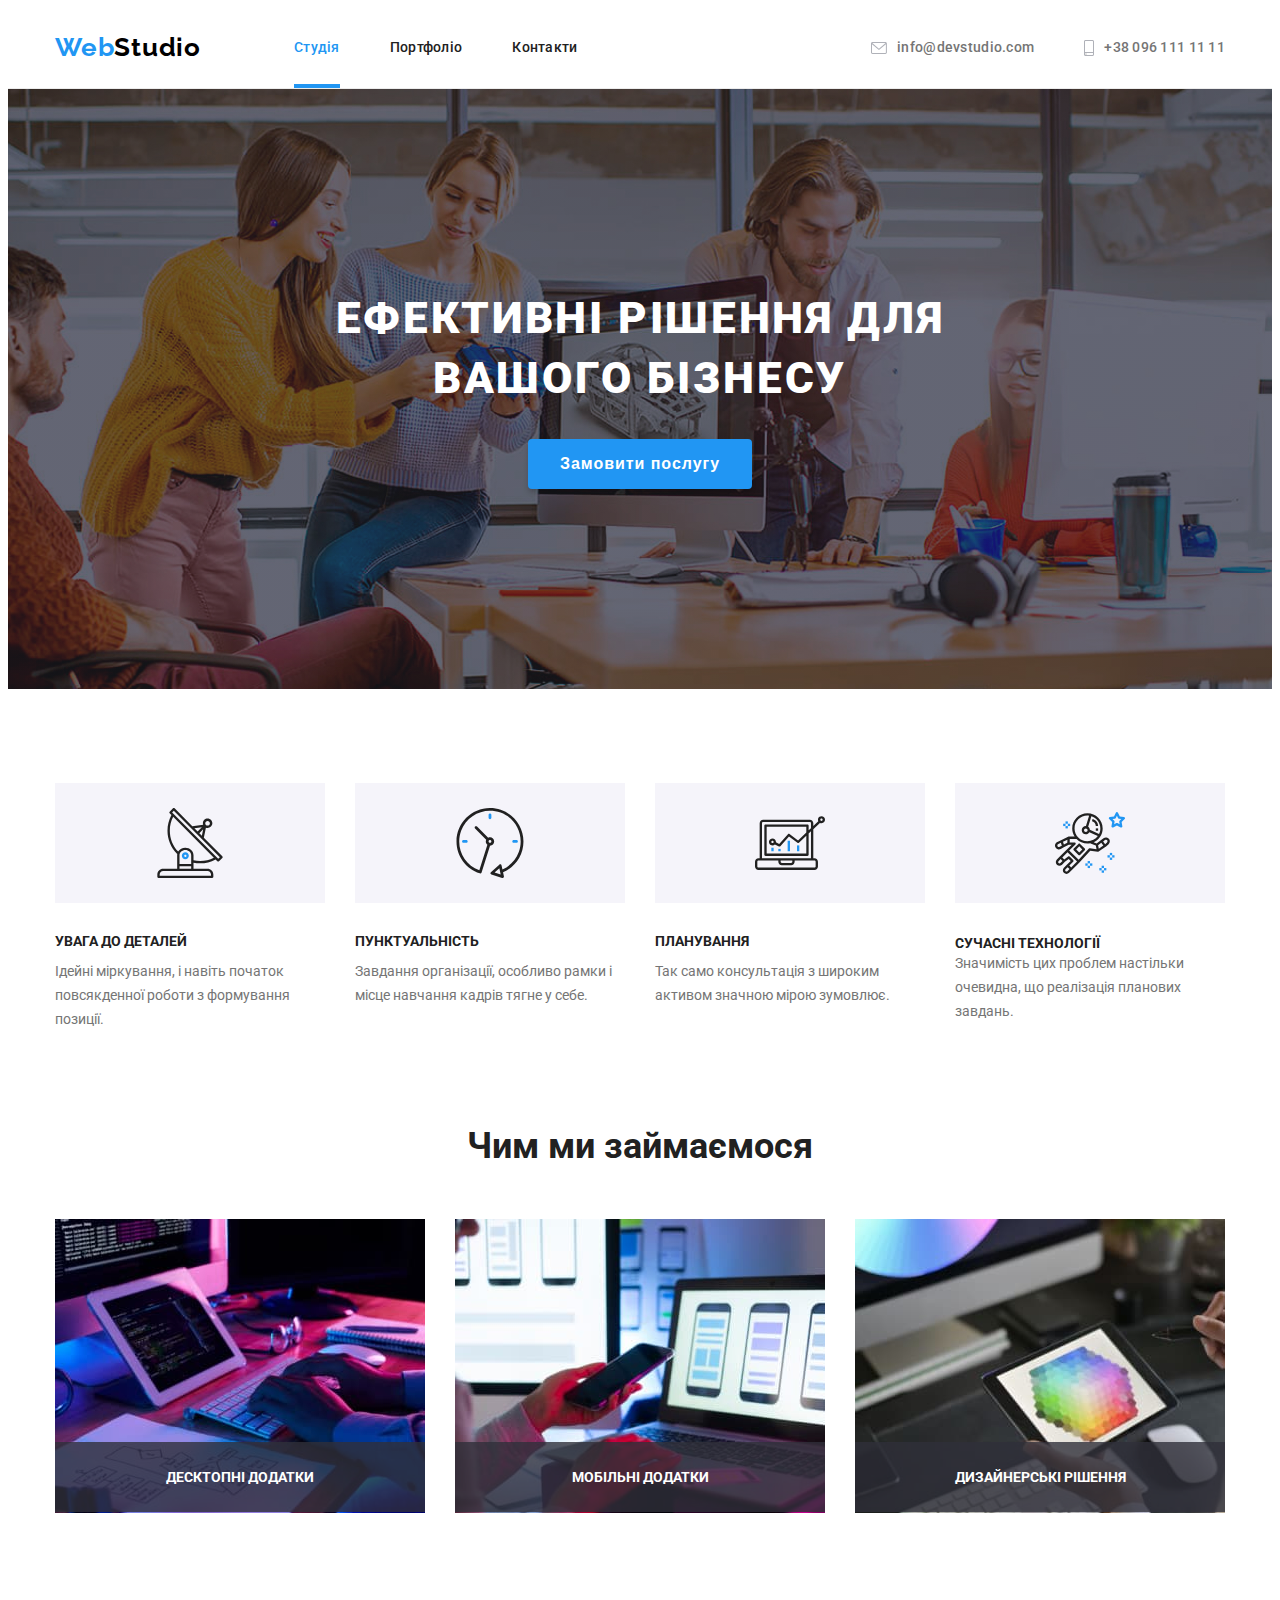
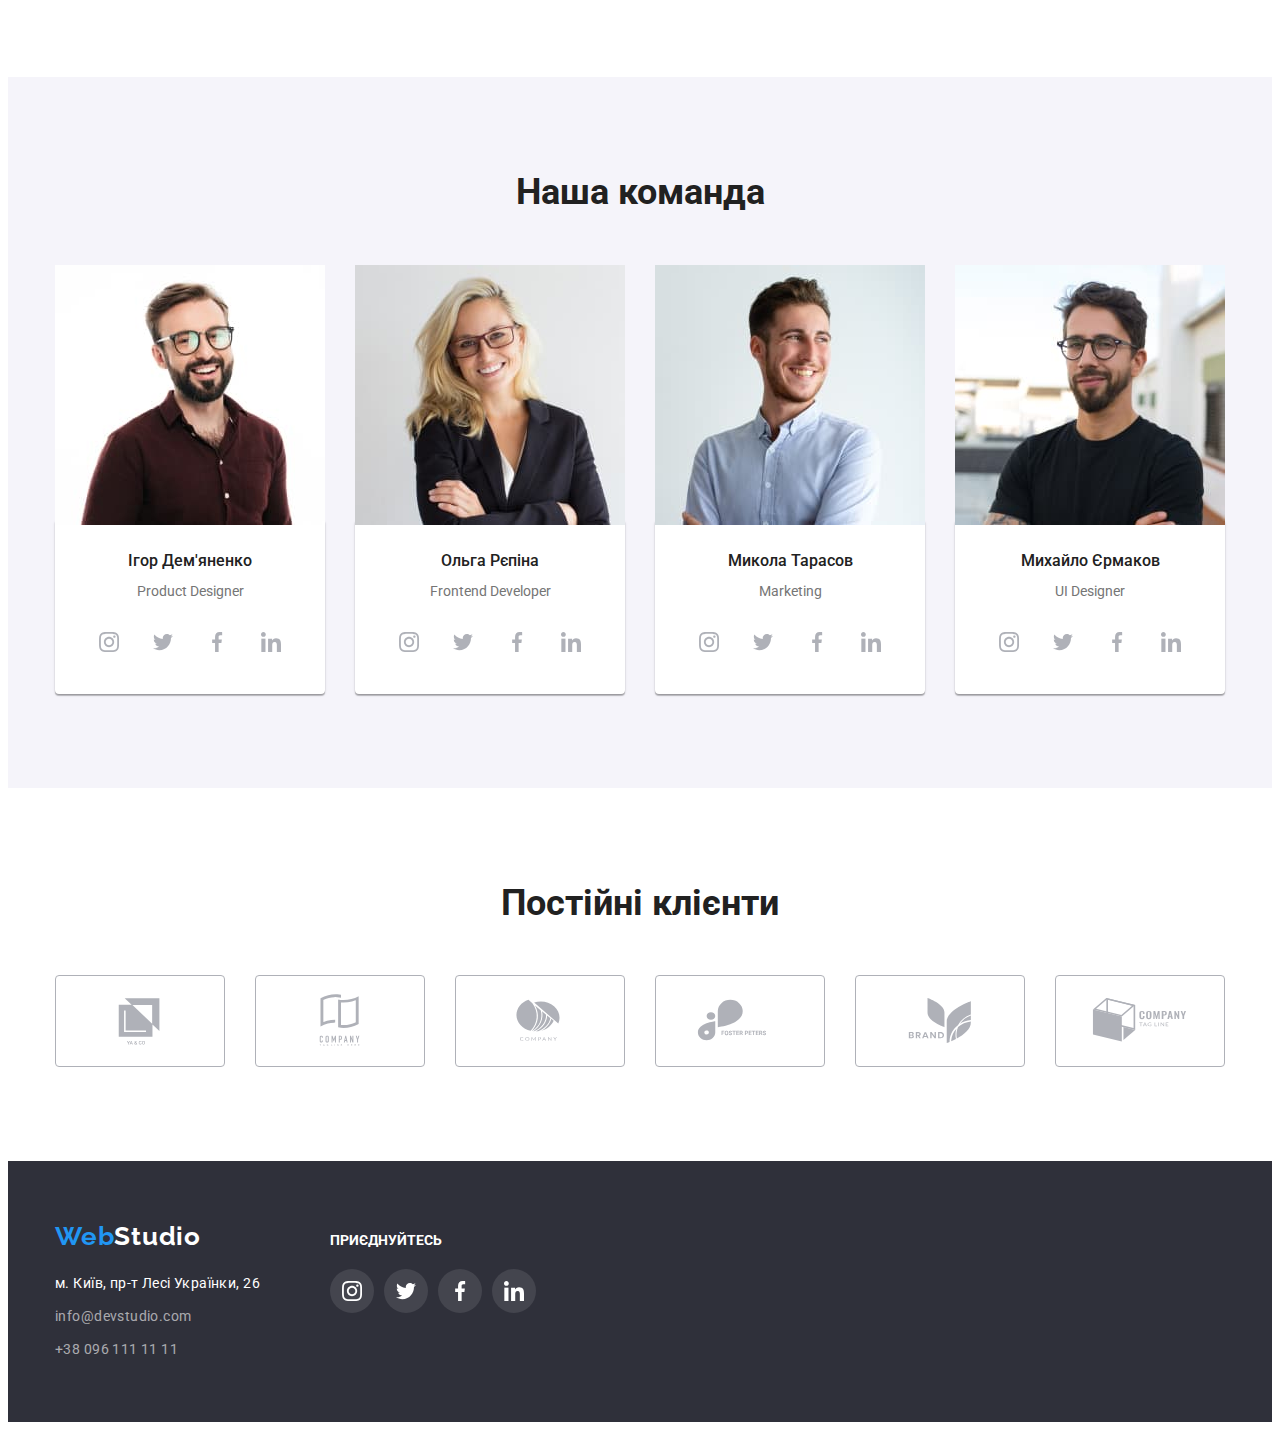
==== index.html @ 61e780c1 "start HW" ====
<!DOCTYPE html>
<html lang="uk">
  <head>
    <meta charset="UTF-8" />
    <meta http-equiv="X-UA-Compatible" content="IE=edge" />
    <meta name="viewport" content="width=device-width, initial-scale=1.0" />
    <title>My first site</title>
    <!-- fonts -->
    <link rel="preconnect" href="https://fonts.googleapis.com" />
    <link rel="preconnect" href="https://fonts.gstatic.com" crossorigin />
    <link
      href="https://fonts.googleapis.com/css2?family=Raleway:wght@700&family=Roboto:wght@400;500;700;900&display=swap"
      rel="stylesheet"
    />
    <!-- styles -->
    <link
      rel="stylesheet"
      href="https://cdnjs.cloudflare.com/ajax/libs/modern-normalize/1.1.0/modern-normalize.min.css"
      integrity="sha512-wpPYUAdjBVSE4KJnH1VR1HeZfpl1ub8YT/NKx4PuQ5NmX2tKuGu6U/JRp5y+Y8XG2tV+wKQpNHVUX03MfMFn9Q=="
      crossorigin="anonymous"
      referrerpolicy="no-referrer"
    />
    <link rel="stylesheet" href="./css/style.css" />
  </head>
  <body>
    <header class="header">
      <div class="container">
        <div class="header-container">
          <nav class="navigation">
            <a href="./index.html" class="link logo">Web<span>Studio</span></a>
            <ul class="list header-navigation-list">
              <li>
                <a class="link navigation-link current-page" href="./index.html"
                  >Студія</a
                >
              </li>
              <li>
                <a class="link navigation-link" href="./portfolio.html"
                  >Портфоліо</a
                >
              </li>
              <li><a class="link navigation-link" href="">Контакти</a></li>
            </ul>
          </nav>
          <ul class="header-address list">
            <li class="header-address-item">
              <a
                class="link header-link-address"
                href="mailto:info@devstudio.com"
              >
                <svg width="16px" height="12px" class="header-icons">
                  <use href="./images/icons.svg#icon-mail"></use>
                </svg>
                info@devstudio.com
              </a>
            </li>
            <li class="header-address-item">
              <a class="link header-link-address" href="tel:+380961111111">
                <svg width="10px" height="16px" class="header-icons">
                  <use href="./images/icons.svg#icon-smartphone"></use>
                </svg>
                +38 096 111 11 11</a
              >
            </li>
          </ul>
        </div>
      </div>
    </header>

    <main>
      <section class="hero-section">
        <div class="hero-transparent">
          <div class="container">
            <h1 class="hero-title">Ефективні рішення для вашого бізнесу</h1>
            <button type="button" class="main-button" data-modal-open>Замовити послугу</button>
          </div>
        </div>
      </section>
      <section class="talant-section">
        <div class="container">
          <h2 class="visually-hidden">Наші таланти</h2>
          <ul class="list talant-list">
            <li class="talant-item">
              <div class="talant-svg">
                <svg width="70" height="70" class="">
                  <use href="./images/icons.svg#icon-antenna"></use>
                </svg>
              </div>
              <h3 class="subtitle">Увага до деталей</h3>
              <p class="desc">
                Ідейні міркування, і навіть початок повсякденної роботи з
                формування позиції.
              </p>
            </li>
            <li class="talant-item">
              <div class="talant-svg">
                <svg width="70" height="70" class="">
                  <use href="./images/icons.svg#icon-clock"></use>
                </svg>
              </div>
              <h3 class="subtitle">Пунктуальність</h3>
              <p class="desc">
                Завдання організації, особливо рамки і місце навчання кадрів
                тягне у себе.
              </p>
            </li>
            <li class="talant-item">
              <div class="talant-svg">
                <svg width="70" height="70" class="">
                  <use href="./images/icons.svg#icon-diagram"></use>
                </svg>
              </div>
              <h3 class="subtitle">Планування</h3>
              <p class="desc">
                Так само консультація з широким активом значною мірою зумовлює.
              </p>
            </li>
            <li class="talant-item">
              <div class="talant-svg">
                <svg width="70" height="70" class="">
                  <use href="./images/icons.svg#icon-astronaut"></use>
                </svg>
              </div>
              <h class="subtitle">Сучасні технології</h>
              <p class="desc">
                Значимість цих проблем настільки очевидна, що реалізація
                планових завдань.
              </p>
            </li>
          </ul>
        </div>
      </section>
      <section class="work-section">
        <div class="container">
          <h2 class="title">Чим ми займаємося</h2>
          <ul class="work-list list">
            <li class="work-item">
              <img
                src="./images/work1.jpg"
                alt="Процесс работы 1"
                width="370"
              />
              <p class="work-text">Десктопні додатки</p>
            </li>
            <li class="work-item">
              <img
                src="./images/work2.jpg"
                alt="Процесс работы 2"
                width="370"
              />
              <p class="work-text">Мобільні додатки</p>
            </li>
            <li class="work-item">
              <img
                src="./images/work3.jpg"
                alt="Процесс работы 3"
                width="370"
              />
              <p class="work-text">Дизайнерські рішення</p>
            </li>
          </ul>
        </div>
      </section>
      <section class="team-section">
        <div class="container">
          <h2 class="title">Наша команда</h2>
          <ul class="list team-list">
            <li class="team-item">
              <img
                src="./images/igor-demyanenko.jpg"
                alt="Ігор Дем'яненко"
                width="270"
              />
              <div class="team-person">
                <h3 class="subtitle">Ігор Дем'яненко</h3>
                <p class="desc">Product Designer</p>
                <ul class="team-social-list list">
                  <li class="team-social-item">
                    <a class="team-social-link" href=""
                      ><svg width="20" height="20" class="team-social-svg">
                        <use href="./images/icons.svg#icon-instagram"></use>
                      </svg>
                    </a>
                  </li>
                  <li class="team-social-item">
                    <a class="team-social-link" href="">
                      <svg width="20" height="20" class="team-social-svg">
                        <use href="./images/icons.svg#icon-twitter"></use>
                      </svg>
                    </a>
                  </li>
                  <li class="team-social-item">
                    <a class="team-social-link" href="">
                      <svg width="20" height="20" class="team-social-svg">
                        <use href="./images/icons.svg#icon-facebook"></use>
                      </svg>
                    </a>
                  </li>
                  <li class="team-social-item">
                    <a class="team-social-link" href="">
                      <svg width="20" height="20" class="team-social-svg">
                        <use href="./images/icons.svg#icon-linkedin"></use>
                      </svg>
                    </a>
                  </li>
                </ul>
              </div>
            </li>
            <li class="team-item">
              <img
                src="./images/olga-repina.jpg"
                alt="Ольга Рєпіна"
                width="270"
              />
              <div class="team-person">
                <h3 class="subtitle">Ольга Рєпіна</h3>
                <p class="desc">Frontend Developer</p>
                <ul class="team-social-list list">
                  <li class="team-social-item">
                    <a class="team-social-link" href=""
                      ><svg width="20" height="20" class="team-social-svg">
                        <use href="./images/icons.svg#icon-instagram"></use>
                      </svg>
                    </a>
                  </li>
                  <li class="team-social-item">
                    <a class="team-social-link" href="">
                      <svg width="20" height="20" class="team-social-svg">
                        <use href="./images/icons.svg#icon-twitter"></use>
                      </svg>
                    </a>
                  </li>
                  <li class="team-social-item">
                    <a class="team-social-link" href="">
                      <svg width="20" height="20" class="team-social-svg">
                        <use href="./images/icons.svg#icon-facebook"></use>
                      </svg>
                    </a>
                  </li>
                  <li class="team-social-item">
                    <a class="team-social-link" href="">
                      <svg width="20" height="20" class="team-social-svg">
                        <use href="./images/icons.svg#icon-linkedin"></use>
                      </svg>
                    </a>
                  </li>
                </ul>
              </div>
            </li>
            <li class="team-item">
              <img
                src="./images/mykola-tarasov.jpg"
                alt="Микола Тарасов"
                width="270"
              />
              <div class="team-person">
                <h3 class="subtitle">Микола Тарасов</h3>
                <p class="desc">Marketing</p>
                <ul class="team-social-list list">
                  <li class="team-social-item">
                    <a class="team-social-link" href=""
                      ><svg width="20" height="20" class="team-social-svg">
                        <use href="./images/icons.svg#icon-instagram"></use>
                      </svg>
                    </a>
                  </li>
                  <li class="team-social-item">
                    <a class="team-social-link" href="">
                      <svg width="20" height="20" class="team-social-svg">
                        <use href="./images/icons.svg#icon-twitter"></use>
                      </svg>
                    </a>
                  </li>
                  <li class="team-social-item">
                    <a class="team-social-link" href="">
                      <svg width="20" height="20" class="team-social-svg">
                        <use href="./images/icons.svg#icon-facebook"></use>
                      </svg>
                    </a>
                  </li>
                  <li class="team-social-item">
                    <a class="team-social-link" href="">
                      <svg width="20" height="20" class="team-social-svg">
                        <use href="./images/icons.svg#icon-linkedin"></use>
                      </svg>
                    </a>
                  </li>
                </ul>
              </div>
            </li>
            <li class="team-item">
              <img
                src="./images/mykhaylo-yermakov.jpg"
                alt="Михайло Єрмаков"
                width="270"
              />
              <div class="team-person">
                <h3 class="subtitle">Михайло Єрмаков</h3>
                <p class="desc">UI Designer</p>
                <ul class="team-social-list list">
                  <li class="team-social-item">
                    <a class="team-social-link" href=""
                      ><svg width="20" height="20" class="team-social-svg">
                        <use href="./images/icons.svg#icon-instagram"></use>
                      </svg>
                    </a>
                  </li>
                  <li class="team-social-item">
                    <a class="team-social-link" href="">
                      <svg width="20" height="20" class="team-social-svg">
                        <use href="./images/icons.svg#icon-twitter"></use>
                      </svg>
                    </a>
                  </li>
                  <li class="team-social-item">
                    <a class="team-social-link" href="">
                      <svg width="20" height="20" class="team-social-svg">
                        <use href="./images/icons.svg#icon-facebook"></use>
                      </svg>
                    </a>
                  </li>
                  <li class="team-social-item">
                    <a class="team-social-link" href="">
                      <svg width="20" height="20" class="team-social-svg">
                        <use href="./images/icons.svg#icon-linkedin"></use>
                      </svg>
                    </a>
                  </li>
                </ul>
              </div>
            </li>
          </ul>
        </div>
      </section>
      <section class="client-section">
        <div class="container">
          <h2 class="title">Постійні клієнти</h2>
          <ul class="list client-list">
            <li class="client-list-item">
              <a class="client-list-link" href=""
                ><svg width="106" height="60" class="client-list-svg">
                  <use href="./images/icons.svg#icon-logo-company1"></use>
                </svg>
              </a>
            </li>
            <li class="client-list-item">
              <a class="client-list-link" href=""
                ><svg width="106" height="60" class="client-list-svg">
                  <use href="./images/icons.svg#icon-logo-company2"></use>
                </svg>
              </a>
            </li>
            <li class="client-list-item">
              <a class="client-list-link" href=""
                ><svg width="106" height="60" class="client-list-svg">
                  <use href="./images/icons.svg#icon-logo-company3"></use>
                </svg>
              </a>
            </li>
            <li class="client-list-item">
              <a class="client-list-link" href=""
                ><svg width="106" height="60" class="client-list-svg">
                  <use href="./images/icons.svg#icon-logo-company4"></use>
                </svg>
              </a>
            </li>
            <li class="client-list-item">
              <a class="client-list-link" href=""
                ><svg width="106" height="60" class="client-list-svg">
                  <use href="./images/icons.svg#icon-logo-company5"></use>
                </svg>
              </a>
            </li>
            <li class="client-list-item">
              <a class="client-list-link" href=""
                ><svg width="106" height="60" class="client-list-svg">
                  <use href="./images/icons.svg#icon-logo-company6"></use>
                </svg>
              </a>
            </li>
          </ul>
        </div>
      </section>
    </main>

    <footer class="footer">
      <div class="container">
        <div class="footer-container">
          <div>
          <a href="./index.html" class="link footer-logo"
          >Web<span>Studio</span></a
          >
          <address>
          <ul class="list footer-list-address">
            <li class="footer-link-address">
              <a
                href="https://goo.gl/maps/hhmb5HZiCFxnfWHcA"
                class="link footer-link"
                target="_blank"
                >м. Київ, пр-т Лесі Українки, 26</a
              >
            </li>
            <li class="footer-link-address">
              <a href="mailto:info@devstudio.com" class="link"
                >info@devstudio.com</a
              >
            </li>
            <li class="footer-link-address">
              <a href="tel:+380961111111" class="link">+38 096 111 11 11</a>
            </li>
          </ul>
         </address>
          </div>
          <div class="footer-social">
            <p class="footer-social-title">Приєднуйтесь</p>
            <ul class="footer-social-list list">
              <li class="footer-social-item">
                <a class="footer-social-link" href="">
                  <svg width="20" height="20" class="team-social-svg">
                    <use href="./images/icons.svg#icon-instagram"></use>
                 </svg>
                </a>
             </li>
              <li class="footer-social-item">
               <a class="footer-social-link" href="">
                 <svg width="20" height="20" class="footer-social-svg">
                    <use href="./images/icons.svg#icon-twitter"></use>
                  </svg>
               </a>
              </li>
              <li class="footer-social-item">
               <a class="footer-social-link" href="">
                  <svg width="20" height="20" class="footer-social-svg">
                   <use href="./images/icons.svg#icon-facebook"></use>
                  </svg>
               </a>
             </li>
             <li class="footer-social-item">
               <a class="footer-social-link" href="">
                 <svg width="20" height="20" class="footer-social-svg">
                   <use href="./images/icons.svg#icon-linkedin"></use>
                 </svg>
               </a>
              </li>
             </ul>
        </div>
      </div>
    </footer>

    <div class="backdrop is-hidden" data-modal>
      <div class="modal">
        <button type="button" class="close-button" data-modal-close>
          <svg width='11' height='11' class=''>
            <use href='./images/icons.svg#icon-close-button'></use>
          </svg>
        </button>
      </div>
    </div>
    <script src="./modal.js"></script>
  </body>
</html>
---- css/style.css ----
:root {
  /* color */
  --accent-blue: #2196f3;
  --accent-btn-blue: #188ce8;
  --black: #000;
  --white: #fff;
  --white-transparent: rgba(255, 255, 255, 0.6);
  --color-footer: #2f303a;
  --color-title: #212121;
  --color-desc: #757575;
  --color-header-adress: #757575;
  --bg-color-main: #2f303a;
  --bg-color-secondary: #f5f4fa;
  --bg-footer-social: rgba(255, 255, 255, 0.1);
  --bg-accent-blue-transparent90: rgba(33, 150, 243, 0.9);
  --color-border: #eeeeee;
  --header-border: #ececec;
  --hero-section-transparent: rgba(47, 48, 58, 0.4);
  /* svg color */
  --svg-color: #afb1b8;
  /* margin */
  --portfolio-list-margin: 30px;
}

* {
  box-sizing: border-box;
}

body {
  font-family: "Roboto", sans-serif;
  font-size: 16px;
  line-height: 1.2;
}

h1,
h2,
h3,
h4,
h5,
h6,
p {
  margin-top: 0px;
}

img {
  display: block;
  max-width: 100%;
  height: auto;
}

.container {
  width: 1200px;
  margin: 0 auto;
  padding: 0 15px;
}

.list {
  list-style: none;
  margin: 0px;
  padding: 0px;
}

.link {
  text-decoration: none;
  color: inherit;
  font-style: normal;
}

/* Header */

.header {
  border-bottom: 1px solid var(--header-border);
}

.header-container {
  display: flex;
  align-items: center;
  justify-content: space-between;
}

.navigation {
  letter-spacing: 0.02em;
  display: flex;
  align-items: center;
}

.logo {
  font-family: "Raleway", sans-serif;
  font-style: normal;
  font-weight: 700;
  font-size: 26px;
  letter-spacing: 0.03em;
  color: var(--accent-blue);
  margin-right: 93px;
}

.logo > span {
  color: var(--black);
}

.logo {
  padding: 24px 0 25px;
}

.header-navigation-list {
  display: flex;
  margin-right: auto;
}

.navigation-link {
  padding: 32px 0;
  color: var(--color-title);
  font-weight: 500;
  font-size: 14px;
  line-height: 1.14;
  letter-spacing: 0.02em;
  display: block;
  transition: color 250ms cubic-bezier(0.4, 0, 0.2, 1);
}

.navigation-link:hover,
.navigation-link:focus {
  color: var(--accent-blue);
}

.navigation-link.current-page {
  position: relative;
}

.navigation-link.current-page::after {
  position: absolute;
  bottom: 0;
  left: 0;
  width: 100%;
  height: 4px;
  background-color: var(--accent-blue);
  content: "";
}

.header-navigation-list > li:not(:last-child) {
  margin-right: 50px;
}

.header-address {
  display: flex;
}

.header-address-item {
  display: flex;
  align-items: center;
  justify-content: center;
}

.header-link-address {
  padding: 32px 0;
  color: var(--color-header-adress);
  font-weight: 500;
  font-size: 14px;
  line-height: 1.14;
  letter-spacing: 0.02em;
  display: flex;
  align-items: center;
  gap: 10px;
  fill: var(--svg-color);
  transition: color 250ms cubic-bezier(0.4, 0, 0.2, 1),
    fill 250ms cubic-bezier(0.4, 0, 0.2, 1);
}

.header-link-address:hover,
.header-link-address:focus {
  color: var(--accent-blue);
  fill: var(--accent-blue);
}

.header-address li:not(:last-child) {
  margin-right: 50px;
}

.current-page {
  padding: 32px 0;
  color: var(--accent-blue);
  font-weight: 500;
  font-size: 14px;
  line-height: 1.14;
  letter-spacing: 0.02em;
}

/* Main */

.hero-section {
  background-color: var(--bg-color-main);
  color: var(--white);
}

.hero-transparent {
  padding: 200px 0;
  max-width: 1600px;
  height: 600px;
  background-image: linear-gradient(
      rgba(47, 48, 58, 0.4),
      rgba(47, 48, 58, 0.4)
    ),
    url(../images/hero-section-img.jpg);
  background-repeat: no-repeat;
  background-position: center;
  background-size: cover;
  margin: 0 auto;
}

.hero-title {
  font-weight: 900;
  font-size: 44px;
  line-height: 1.36;
  text-align: center;
  letter-spacing: 0.06em;
  text-transform: uppercase;
  width: 100%;
  max-width: 696px;
  margin: 0 auto 30px;
}

.main-button {
  background-color: var(--accent-blue);
  color: var(--white);
  font-size: 16px;
  font-weight: 700;
  line-height: 1.87;
  letter-spacing: 0.06em;
  text-align: center;
  cursor: pointer;
  display: block;
  margin: 0 auto;
  padding: 10px 32px;
  box-shadow: 0px 4px 4px rgba(0, 0, 0, 0.15);
  border: 0;
  border-radius: 4px;
  transition: background-color 250ms cubic-bezier(0.4, 0, 0.2, 1);
}

.main-button:hover,
.main-button:focus {
  background-color: var(--accent-btn-blue);
}

.title {
  color: var(--color-title);
  font-weight: 700;
  font-size: 36px;
  text-align: center;
  margin-bottom: 50px;
}

.subtitle {
  margin-bottom: 10px;
  color: var(--color-title);
}

.desc {
  color: var(--color-desc);
  font-size: 14px;
  line-height: 1.7;
  margin-bottom: 0px;
}

.talant-section {
  padding: 94px 0;
}

.talant-list {
  display: flex;
}

.talant-item {
  width: 100%;
  max-width: 270px;
}

.talant-item:not(:last-child) {
  margin-right: 30px;
}

.talant-svg {
  height: 120px;
  width: 100%;
  background-color: var(--bg-color-secondary);
  margin-bottom: 30px;
  display: flex;
  align-items: center;
  justify-content: center;
}

.talant-svg:nth-child(1) {
  background-image: url(../images/antenna\ 1.svg);
}

.talant-svg:nth-child(2) {
  background-image: url(../images/clock\ 1.svg);
}

.talant-svg:nth-child(3) {
  background-image: url(../images/diagram\ 1.svg);
}

.talant-svg:nth-child(4) {
  background-image: url(../images/astronaut\ 1.svg);
}

.talant-section .subtitle {
  text-transform: uppercase;
  font-weight: 700;
  font-size: 14px;

  text-transform: uppercase;
}

.work-section {
  padding-bottom: 94px;
}

.work-item:not(:last-child) {
  margin-right: 30px;
}

.work-list {
  display: flex;
}

.team-section {
  background-color: var(--bg-color-secondary);
  padding: 94px 0;
}

.team-list {
  display: flex;
}

.team-item:not(:last-child) {
  margin-right: 30px;
}

.work-text {
  text-transform: uppercase;
  font-weight: 700;
  font-size: 14px;
  text-align: center;
  color: var(--white);
  position: relative;
  transform: translateY(-71px);
  padding: 27px 0;
  margin: 0;
  background: rgba(47, 48, 58, 0.8);
}

.team-section .subtitle {
  font-weight: 500;
  font-size: 16px;
  text-align: center;
}

.team-section .desc {
  text-align: center;
}

.team-person {
  background-color: var(--white);
  width: 270px;
  margin-top: -4px;
  padding: 30px 0;
  box-shadow: 0px 1px 3px rgba(0, 0, 0, 0.12), 0px 1px 1px rgba(0, 0, 0, 0.14),
    0px 2px 1px rgba(0, 0, 0, 0.2);
  border-radius: 0px 0px 4px 4px;
}

.team-person > .desc {
  margin-bottom: 16px;
}

.visually-hidden {
  position: absolute;
  white-space: nowrap;
  width: 1px;
  height: 1px;
  overflow: hidden;
  border: 0;
  padding: 0;
  clip: rect(0 0 0 0);
  clip-path: inset(50%);
  margin: -1px;
}

.team-social-list {
  display: flex;
  align-items: center;
  justify-content: center;
  gap: 10px;
}

.team-social-item {
  width: 44px;
  height: 44px;
  align-items: center;
}

.team-social-link {
  display: flex;
  align-items: center;
  justify-content: center;
  width: 100%;
  height: 100%;
  fill: var(--svg-color);
  color: var(--white);
  border-radius: 50%;
  transition: background-color 250ms cubic-bezier(0.4, 0, 0.2, 1),
    fill 250ms cubic-bezier(0.4, 0, 0.2, 1);
}

.team-social-link:hover,
.team-social-link:focus {
  background-color: var(--accent-blue);
  fill: currentColor;
}

.team-social-svg {
}

.team-social-list:hover {
}

/* Clents */

.client-section {
  padding: 94px 0;
}

.client-list {
  display: flex;
}

.client-list-item {
  width: 170px;
  height: 92px;
}

.client-list-item:not(:last-child) {
  margin-right: 30px;
}

.client-list-link {
  border: 1px solid currentColor;
  border-radius: 4px;
  width: 100%;
  height: 100%;
  fill: currentColor;
  color: var(--svg-color);
  display: flex;
  align-items: center;
  justify-content: center;
  transition: color 250ms cubic-bezier(0.4, 0, 0.2, 1);
}

.client-list-link:hover,
.client-list-link:focus {
  color: var(--accent-blue);
}

.client-list-svg {
}

/* Footer */

.footer {
  background-color: var(--bg-color-main);
  padding: 60px 0;
}

.footer-container {
  display: flex;
  align-items: baseline;
}

.footer-logo {
  font-family: "Raleway", sans-serif;
  font-style: normal;
  font-weight: 700;
  font-size: 26px;
  letter-spacing: 0.03em;
  color: var(--accent-blue);
}

.footer-logo > span {
  color: var(--white);
}

.footer-link {
  color: var(--white);
  font-size: 14px;
  line-height: 1.71;
  letter-spacing: 0.03em;
  transition: color 250ms cubic-bezier(0.4, 0, 0.2, 1);
}

.footer-link:hover,
.footer-link:focus {
  color: var(--accent-blue);
}

.footer-link-address {
  color: var(--white-transparent);
  font-size: 14px;
  line-height: 1.71;
  letter-spacing: 0.03em;
  transition: color 250ms cubic-bezier(0.4, 0, 0.2, 1);
}

.footer-link-address:first-child {
  margin-top: 20px;
}

.footer-link-address:not(:last-child) {
  margin-bottom: 9px;
}

.footer-link-address:hover,
.footer-link-address:focus {
  color: var(--accent-blue);
}

.footer-list-address {
}

.footer-social {
  margin-left: 70px;
}

.footer-social-title {
}

.footer-social-title {
  font-size: 14px;
  font-weight: 700;
  text-transform: uppercase;
  color: var(--white);
  margin-bottom: 20px;
}

.footer-social-list {
  display: flex;
}

.footer-social-item:not(:last-child) {
  margin-right: 10px;
}

.footer-social-item {
}

.footer-social-link {
  display: flex;
  flex-wrap: wrap;
  align-content: center;
  justify-content: center;
  width: 44px;
  height: 44px;
  background-color: var(--bg-footer-social);
  border-radius: 50%;
  fill: var(--white);
  transition: background-color 250ms cubic-bezier(0.4, 0, 0.2, 1);
}

.footer-social-link:hover,
.footer-social-link:focus {
  background-color: var(--accent-blue);
}

.footer-social-svg {
}

.backdrop {
  position: fixed;
  top: 0;
  left: 0;
  width: 100%;
  height: 100%;
  background-color: rgba(0, 0, 0, 0.2);
  transition: opacity 250ms, visibility 250ms;
}

.modal {
  position: absolute;
  top: 50%;
  left: 50%;
  transform: translate(-50%, -50%);
  width: 100%;
  max-width: 528px;
  height: 100%;
  max-height: 581px;
  background-color: var(--white);
}

.close-button {
  position: absolute;
  top: 8px;
  right: 8px;
  width: 30px;
  height: 30px;
  border-radius: 50%;
  cursor: pointer;
  border: 1px solid rgba(0, 0, 0, 0.1);
  display: flex;
  justify-content: center;
  align-items: center;
  fill: var(--black);
  transition: fill 250ms cubic-bezier(0.4, 0, 0.2, 1);
  background-color: transparent;
}

.close-button:hover,
.close-button:focus {
  fill: var(--accent-blue);
}

.is-hidden {
  opacity: 0;
  visibility: hidden;
  pointer-events: none;
}
/* Portfolio Main */

.portfolio-section {
  padding: 94px 0;
}

.portfolio-list-btn {
  display: flex;
  justify-content: center;
  margin-bottom: 50px;
}

.portfolio-list-btn > li:not(:last-child) {
  margin-right: 8px;
}

.portfolio-list-example {
  position: relative;
  overflow: hidden;
}

.portfolio-list-hidden {
  font-size: 18px;
  line-height: 1.5;
  position: absolute;
  top: 0;
  left: 0;
  width: 100%;
  height: 100%;
  opacity: 0;
  transform: translateY(100%);
  padding: 63px 24px;
  background-color: var(--bg-accent-blue-transparent90);
  color: var(--white);
  transition: transform 250ms cubic-bezier(0.4, 0, 0.2, 1),
    opacity 250ms cubic-bezier(0.4, 0, 0.2, 1);
}

.portfolio-list-link:hover .portfolio-list-hidden {
  opacity: 1;
  transform: translateY(0%);
}

.portfolio-list-link:focus .portfolio-list-hidden {
  opacity: 1;
  transform: translateY(0%);
}

.portfolio-button {
  background-color: var(--bg-color-secondary);
  color: var(--color-title);
  font-family: inherit;
  font-weight: 500;
  font-size: 16px;
  line-height: 1.62;
  letter-spacing: 0.03em;
  text-align: center;
  cursor: pointer;
  border: 0;
  border-radius: 4px;
  padding: 6px 22px;
  transition: background-color 250ms cubic-bezier(0.4, 0, 0.2, 1),
    color 250ms cubic-bezier(0.4, 0, 0.2, 1),
    box-shadow 250ms cubic-bezier(0.4, 0, 0.2, 1);
}

.portfolio-button:hover,
.portfolio-button:focus {
  background-color: var(--accent-blue);
  color: var(--white);
  box-shadow: 0px 3px 1px rgba(0, 0, 0, 0.1), 0px 1px 2px rgba(0, 0, 0, 0.08),
    0px 2px 2px rgba(0, 0, 0, 0.12);
  border-radius: 4px;
}

.portfolio-section .subtitle {
  font-weight: 700;
  font-size: 18px;
  line-height: 2;
  letter-spacing: 0.06em;
}

.portfolio-section .desc {
  line-height: 1.87;
  letter-spacing: 0.03em;
}

.portfolio-list {
  display: flex;
  flex-wrap: wrap;
  margin-right: calc(-1 * var(--portfolio-list-margin));
  margin-bottom: calc(-1 * var(--portfolio-list-margin));
}

.portfolio-list-item {
  margin-right: var(--portfolio-list-margin);
  margin-bottom: var(--portfolio-list-margin);
  flex-basis: calc(100% / 3 - 30px);
}

.portfolio-list-link {
  display: block;
  transition: box-shadow 250ms cubic-bezier(0.4, 0, 0.2, 1);
}

.portfolio-list-link:hover,
.portfolio-list-link:focus {
  box-shadow: 0px 1px 1px rgba(0, 0, 0, 0.12), 0px 4px 4px rgba(0, 0, 0, 0.06),
    1px 4px 6px rgba(0, 0, 0, 0.16);
}

.portfolio-list-desc {
  border: 1px solid var(--color-border);
  border-top: 0;
  padding: 20px 24px;
}
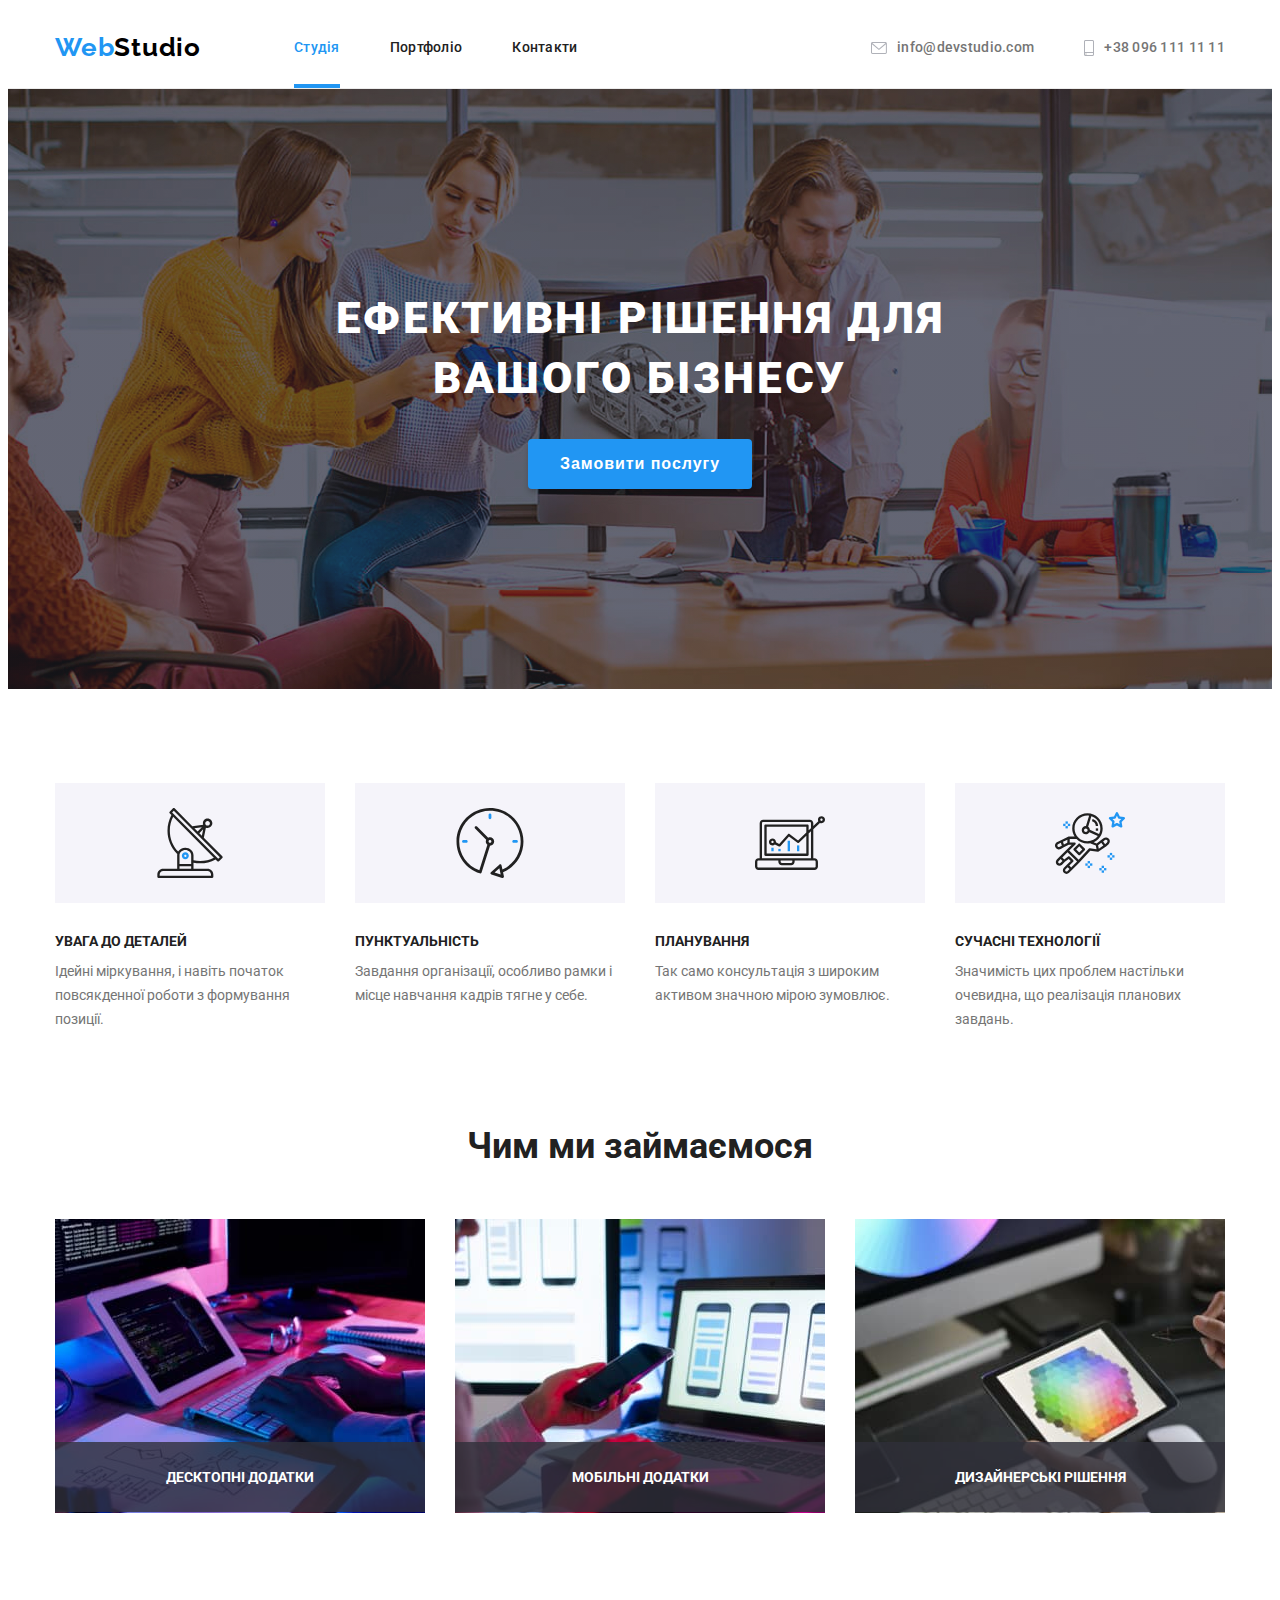
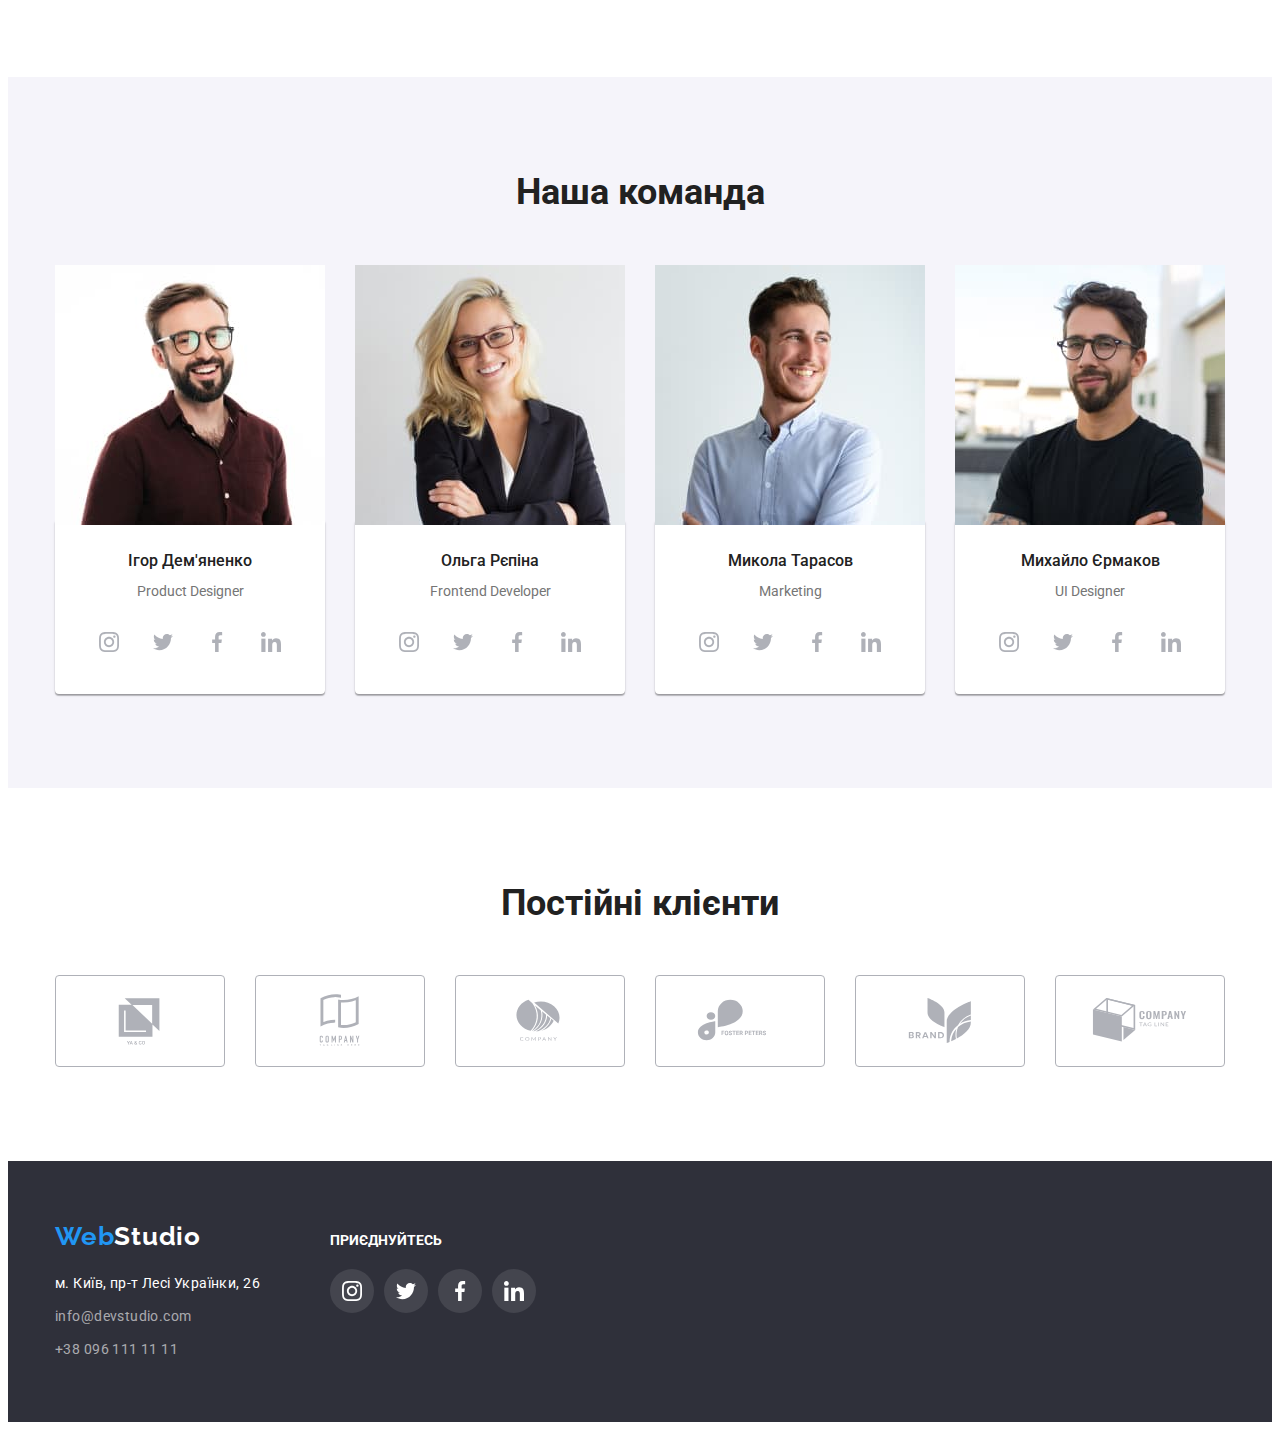
==== commit 94346605: "Update index.html" ====
--- a/index.html
+++ b/index.html
@@ -72,7 +72,9 @@
         <div class="hero-transparent">
           <div class="container">
             <h1 class="hero-title">Ефективні рішення для вашого бізнесу</h1>
-            <button type="button" class="main-button" data-modal-open>Замовити послугу</button>
+            <button type="button" class="main-button" data-modal-open>
+              Замовити послугу
+            </button>
           </div>
         </div>
       </section>
@@ -121,7 +123,7 @@
                   <use href="./images/icons.svg#icon-astronaut"></use>
                 </svg>
               </div>
-              <h class="subtitle">Сучасні технології</h>
+              <h3 class="subtitle">Сучасні технології</h3>
               <p class="desc">
                 Значимість цих проблем настільки очевидна, що реалізація
                 планових завдань.
@@ -387,29 +389,29 @@
       <div class="container">
         <div class="footer-container">
           <div>
-          <a href="./index.html" class="link footer-logo"
-          >Web<span>Studio</span></a
-          >
-          <address>
-          <ul class="list footer-list-address">
-            <li class="footer-link-address">
-              <a
-                href="https://goo.gl/maps/hhmb5HZiCFxnfWHcA"
-                class="link footer-link"
-                target="_blank"
-                >м. Київ, пр-т Лесі Українки, 26</a
-              >
-            </li>
-            <li class="footer-link-address">
-              <a href="mailto:info@devstudio.com" class="link"
-                >info@devstudio.com</a
-              >
-            </li>
-            <li class="footer-link-address">
-              <a href="tel:+380961111111" class="link">+38 096 111 11 11</a>
-            </li>
-          </ul>
-         </address>
+            <a href="./index.html" class="link footer-logo"
+              >Web<span>Studio</span></a
+            >
+            <address>
+              <ul class="list footer-list-address">
+                <li class="footer-link-address">
+                  <a
+                    href="https://goo.gl/maps/hhmb5HZiCFxnfWHcA"
+                    class="link footer-link"
+                    target="_blank"
+                    >м. Київ, пр-т Лесі Українки, 26</a
+                  >
+                </li>
+                <li class="footer-link-address">
+                  <a href="mailto:info@devstudio.com" class="link"
+                    >info@devstudio.com</a
+                  >
+                </li>
+                <li class="footer-link-address">
+                  <a href="tel:+380961111111" class="link">+38 096 111 11 11</a>
+                </li>
+              </ul>
+            </address>
           </div>
           <div class="footer-social">
             <p class="footer-social-title">Приєднуйтесь</p>
@@ -418,40 +420,40 @@
                 <a class="footer-social-link" href="">
                   <svg width="20" height="20" class="team-social-svg">
                     <use href="./images/icons.svg#icon-instagram"></use>
-                 </svg>
+                  </svg>
                 </a>
-             </li>
+              </li>
               <li class="footer-social-item">
-               <a class="footer-social-link" href="">
-                 <svg width="20" height="20" class="footer-social-svg">
+                <a class="footer-social-link" href="">
+                  <svg width="20" height="20" class="footer-social-svg">
                     <use href="./images/icons.svg#icon-twitter"></use>
                   </svg>
-               </a>
+                </a>
               </li>
               <li class="footer-social-item">
-               <a class="footer-social-link" href="">
+                <a class="footer-social-link" href="">
                   <svg width="20" height="20" class="footer-social-svg">
-                   <use href="./images/icons.svg#icon-facebook"></use>
+                    <use href="./images/icons.svg#icon-facebook"></use>
                   </svg>
-               </a>
-             </li>
-             <li class="footer-social-item">
-               <a class="footer-social-link" href="">
-                 <svg width="20" height="20" class="footer-social-svg">
-                   <use href="./images/icons.svg#icon-linkedin"></use>
-                 </svg>
-               </a>
-              </li>
-             </ul>
+                </a>
+              </li>
+              <li class="footer-social-item">
+                <a class="footer-social-link" href="">
+                  <svg width="20" height="20" class="footer-social-svg">
+                    <use href="./images/icons.svg#icon-linkedin"></use>
+                  </svg>
+                </a>
+              </li>
+            </ul>
+          </div>
         </div>
       </div>
     </footer>
-
     <div class="backdrop is-hidden" data-modal>
       <div class="modal">
         <button type="button" class="close-button" data-modal-close>
-          <svg width='11' height='11' class=''>
-            <use href='./images/icons.svg#icon-close-button'></use>
+          <svg width="11" height="11" class="">
+            <use href="./images/icons.svg#icon-close-button"></use>
           </svg>
         </button>
       </div>
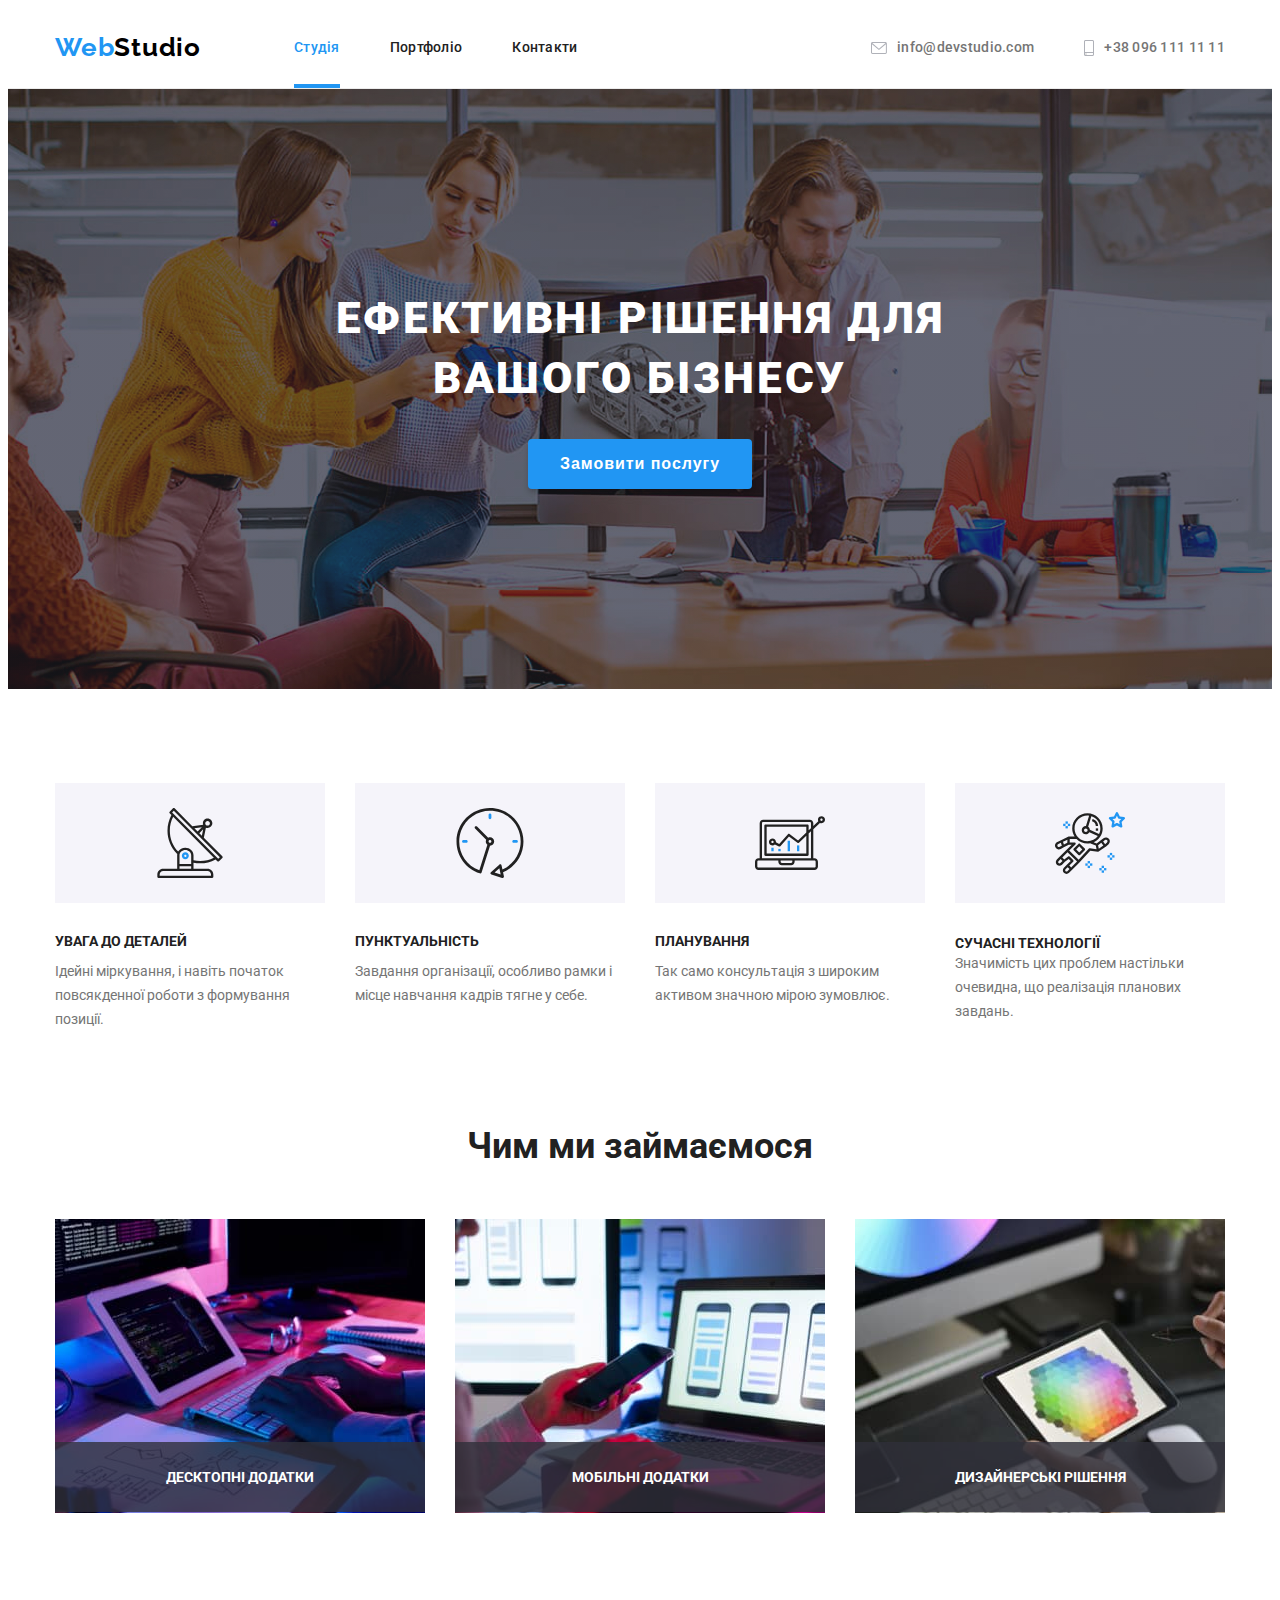
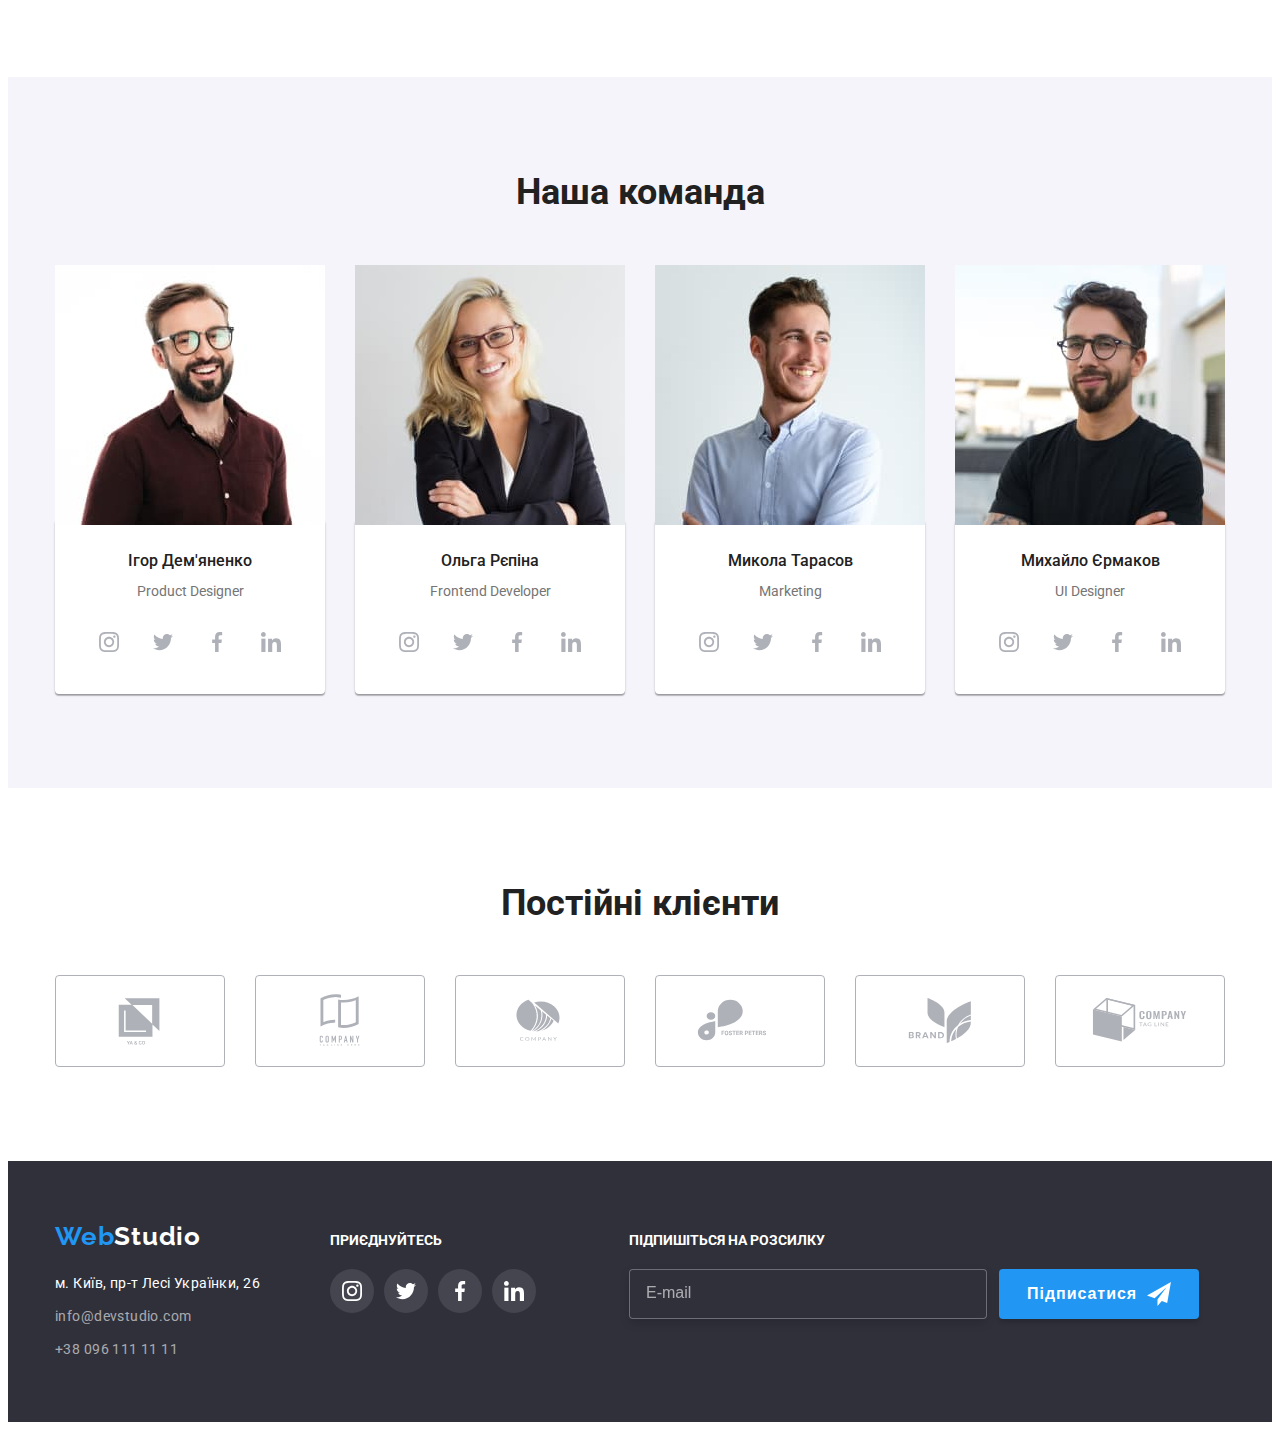
==== commit b2ecc5e1: "final HW" ====
--- a/index.html
+++ b/index.html
@@ -123,7 +123,7 @@
                   <use href="./images/icons.svg#icon-astronaut"></use>
                 </svg>
               </div>
-              <h3 class="subtitle">Сучасні технології</h3>
+              <h class="subtitle">Сучасні технології</h>
               <p class="desc">
                 Значимість цих проблем настільки очевидна, що реалізація
                 планових завдань.
@@ -446,16 +446,111 @@
               </li>
             </ul>
           </div>
+          <div class="footer-subscribe">
+            <p class="footer-subscribe-title">Підпишіться на розсилку</p>
+            <form name="footer-subscribe" class="footer-subscribe-form">
+              <input
+                name="subscribe-email"
+                type="email"
+                class="footer-subscribe-input"
+                placeholder="E-mail"
+              />
+              <button class="subscribe-button">
+                Підписатися
+                <svg width="24" height="24" class="footer-subscribe-svg">
+                  <use href="./images/icons.svg#icon-send"></use>
+                </svg>
+              </button>
+            </form>
+          </div>
         </div>
       </div>
     </footer>
+
     <div class="backdrop is-hidden" data-modal>
       <div class="modal">
-        <button type="button" class="close-button" data-modal-close>
-          <svg width="11" height="11" class="">
-            <use href="./images/icons.svg#icon-close-button"></use>
-          </svg>
-        </button>
+        <div class="modal-container">
+          <button type="button" class="close-button" data-modal-close>
+            <svg width="11" height="11" class="">
+              <use href="./images/icons.svg#icon-close-button"></use>
+            </svg>
+          </button>
+
+          <div>
+            <h2 class="modal-title">Залиште свої дані, ми вам передзвонимо</h2>
+            <form class="modal-form" name="user-contacts">
+              <label for="username">Ім'я</label>
+              <div class="modal-form-input">
+                <input
+                  class="modal-input"
+                  type="text"
+                  placeholder=""
+                  id="username"
+                  name="modal-input"
+                />
+                <svg width="18" height="18" class="modal-form-icon">
+                  <use href="./images/icons.svg#icon-person"></use>
+                </svg>
+              </div>
+
+              <label for="user-number">Телефон</label>
+              <div class="modal-form-input">
+                <input
+                  class="modal-input"
+                  type="tel"
+                  placeholder=""
+                  id="user-number"
+                  name="modal-input"
+                />
+                <svg width="18" height="18" class="modal-form-icon">
+                  <use href="./images/icons.svg#icon-phone"></use>
+                </svg>
+              </div>
+
+              <label for="user-email">Пошта</label>
+              <div class="modal-form-input">
+                <input
+                  class="modal-input"
+                  type="email"
+                  placeholder=""
+                  id="user-email"
+                  name="modal-input"
+                />
+                <svg width="18" height="18" class="modal-form-icon">
+                  <use href="./images/icons.svg#icon-email"></use>
+                </svg>
+              </div>
+
+              <label for="user-commment">Коментар</label>
+              <textarea
+                class="modal-input user-comment"
+                name="user-comment"
+                id="user-comment"
+                placeholder="Введіть текст"
+                name="user-comment"
+              ></textarea>
+
+              <div class="modal-user-submit">
+                <input
+                  class="user-accept-checkbox"
+                  type="checkbox"
+                  name="user-accept"
+                  id="user-accept"
+                />
+                <svg width="16" height="16" class="icon-checkbox">
+                  <use href="./images/icons.svg#icon-checkbox"></use>
+                </svg>
+                <label for="user-accept" class="user-accept-lable"
+                  >Погоджуюся з розсилкою та приймаю
+                  <a class="modal-link" href="#">Умови договору</a></label
+                >
+              </div>
+            </form>
+            <button type="submit" class="modal-submit-button">
+              Відправити
+            </button>
+          </div>
+        </div>
       </div>
     </div>
     <script src="./modal.js"></script>
--- a/css/style.css
+++ b/css/style.css
@@ -575,6 +575,79 @@
 .footer-social-svg {
 }
 
+.footer-subscribe {
+  margin-left: 93px;
+}
+
+.footer-subscribe-title {
+  font-weight: 700;
+  font-size: 14px;
+  text-transform: uppercase;
+  color: var(--white);
+  margin-bottom: 20px;
+}
+
+.footer-subscribe-form {
+  display: flex;
+}
+
+.footer-subscribe-input {
+  height: 50px;
+  width: 358px;
+  padding: 15px 16px;
+  border: 1px solid rgba(255, 255, 255, 0.3);
+  filter: drop-shadow(0px 4px 4px rgba(0, 0, 0, 0.15));
+  border-radius: 4px;
+  background-color: var(--bg-color-main);
+  color: var(--white);
+  transition: border-color 250ms cubic-bezier(0.4, 0, 0.2, 1);
+}
+
+.footer-subscribe-input:focus {
+  border-color: var(--accent-blue);
+  outline: none;
+}
+
+.footer-subscribe-input::placeholder {
+  font-size: 16px;
+  line-height: 1.25;
+  color: rgba(255, 255, 255, 0.6);
+}
+
+.subscribe-button {
+  background-color: var(--accent-blue);
+  color: var(--white);
+  width: 200px;
+  height: 50px;
+  font-size: 16px;
+  font-weight: 700;
+  line-height: 1.87;
+  letter-spacing: 0.06em;
+  text-align: center;
+  align-items: center;
+  cursor: pointer;
+  display: flex;
+  margin: 0 auto;
+  padding: 10px 28px;
+  box-shadow: 0px 4px 4px rgba(0, 0, 0, 0.15);
+  border: 0;
+  border-radius: 4px;
+  transition: background-color 250ms cubic-bezier(0.4, 0, 0.2, 1);
+  margin-left: 12px;
+}
+
+.subscribe-button:hover,
+.subscribe-button:focus {
+  background-color: var(--accent-btn-blue);
+}
+
+.footer-subscribe-svg {
+  fill: var(--white);
+  margin-left: 10px;
+}
+
+/* Modal */
+
 .backdrop {
   position: fixed;
   top: 0;
@@ -586,15 +659,149 @@
 }
 
 .modal {
-  position: absolute;
+  display: flex;
+  align-items: center;
+  justify-content: center;
+  padding: 20px 0;
+  height: 100%;
+}
+
+.modal-container {
+  /* position: absolute;
   top: 50%;
   left: 50%;
-  transform: translate(-50%, -50%);
+  transform: translate(-50%, -50%); */
+  position: relative;
   width: 100%;
   max-width: 528px;
   height: 100%;
   max-height: 581px;
   background-color: var(--white);
+  padding: 40px;
+  overflow-y: auto;
+}
+
+.modal-title {
+  font-weight: 700;
+  font-size: 20px;
+  line-height: 1.15;
+  text-align: center;
+  letter-spacing: 0.03em;
+  margin-bottom: 12px;
+}
+
+.modal-form {
+  font-size: 12px;
+}
+
+.modal-form-input {
+  position: relative;
+
+  margin-top: 4px;
+  margin-bottom: 10px;
+}
+
+.modal-input {
+  resize: none;
+  padding: 11px 12px;
+  width: 448px;
+  height: 40px;
+  border: 1px solid rgba(33, 33, 33, 0.2);
+  border-radius: 4px;
+  padding: 12px 12px 12px 42px;
+  transition: border-color 250ms cubic-bezier(0.4, 0, 0.2, 1);
+}
+
+.modal-input:focus {
+  border-color: var(--accent-blue);
+  outline: none;
+}
+
+.modal-input:focus + .modal-form-icon {
+  color: var(--accent-blue);
+}
+
+.modal-form-icon {
+  position: absolute;
+  left: 12px;
+  top: 50%;
+  transform: translateY(-50%);
+  fill: currentColor;
+  transition: color 250ms cubic-bezier(0.4, 0, 0.2, 1);
+}
+
+.user-comment {
+  height: 120px;
+  padding: 12px 16px;
+  display: block;
+}
+
+.user-comment::placeholder {
+  color: rgba(117, 117, 117, 0.5);
+}
+
+.modal-user-submit {
+  margin-top: 20px;
+  position: relative;
+}
+
+.user-accept-lable {
+  position: relative;
+  font-size: 14px;
+  line-height: 1.7;
+  letter-spacing: 0.03em;
+  padding-left: 36px;
+  cursor: pointer;
+}
+
+.user-accept-checkbox {
+  appearance: none;
+  /* width: 16px;
+  height: 15px; */
+}
+
+.icon-checkbox {
+  position: absolute;
+  top: 50%;
+  left: 13px;
+  transform: translateY(-50%);
+  width: 16px;
+  height: 15px;
+  background: var(--white);
+  border-radius: 2px;
+  border: 1.5px solid #212121;
+  color: var(--white);
+  fill: transparent;
+  cursor: pointer;
+}
+
+.user-accept-checkbox:checked + .icon-checkbox {
+  fill: currentColor;
+  background-color: var(--accent-blue);
+  border-color: var(--accent-blue);
+}
+
+.modal-submit-button {
+  background-color: var(--accent-blue);
+  color: var(--white);
+  font-size: 16px;
+  font-weight: 700;
+  line-height: 1.87;
+  letter-spacing: 0.06em;
+  text-align: center;
+  cursor: pointer;
+  display: block;
+  margin: 30px auto 0px;
+  padding: 10px 52px;
+  box-shadow: 0px 4px 4px rgba(0, 0, 0, 0.15);
+  border: 0;
+  border-radius: 4px;
+  transition: background-color 250ms cubic-bezier(0.4, 0, 0.2, 1);
+}
+
+.modal-submit-button:hover,
+.modal-submit-button:focus {
+  background-color: var(--accent-btn-blue);
 }
 
 .close-button {
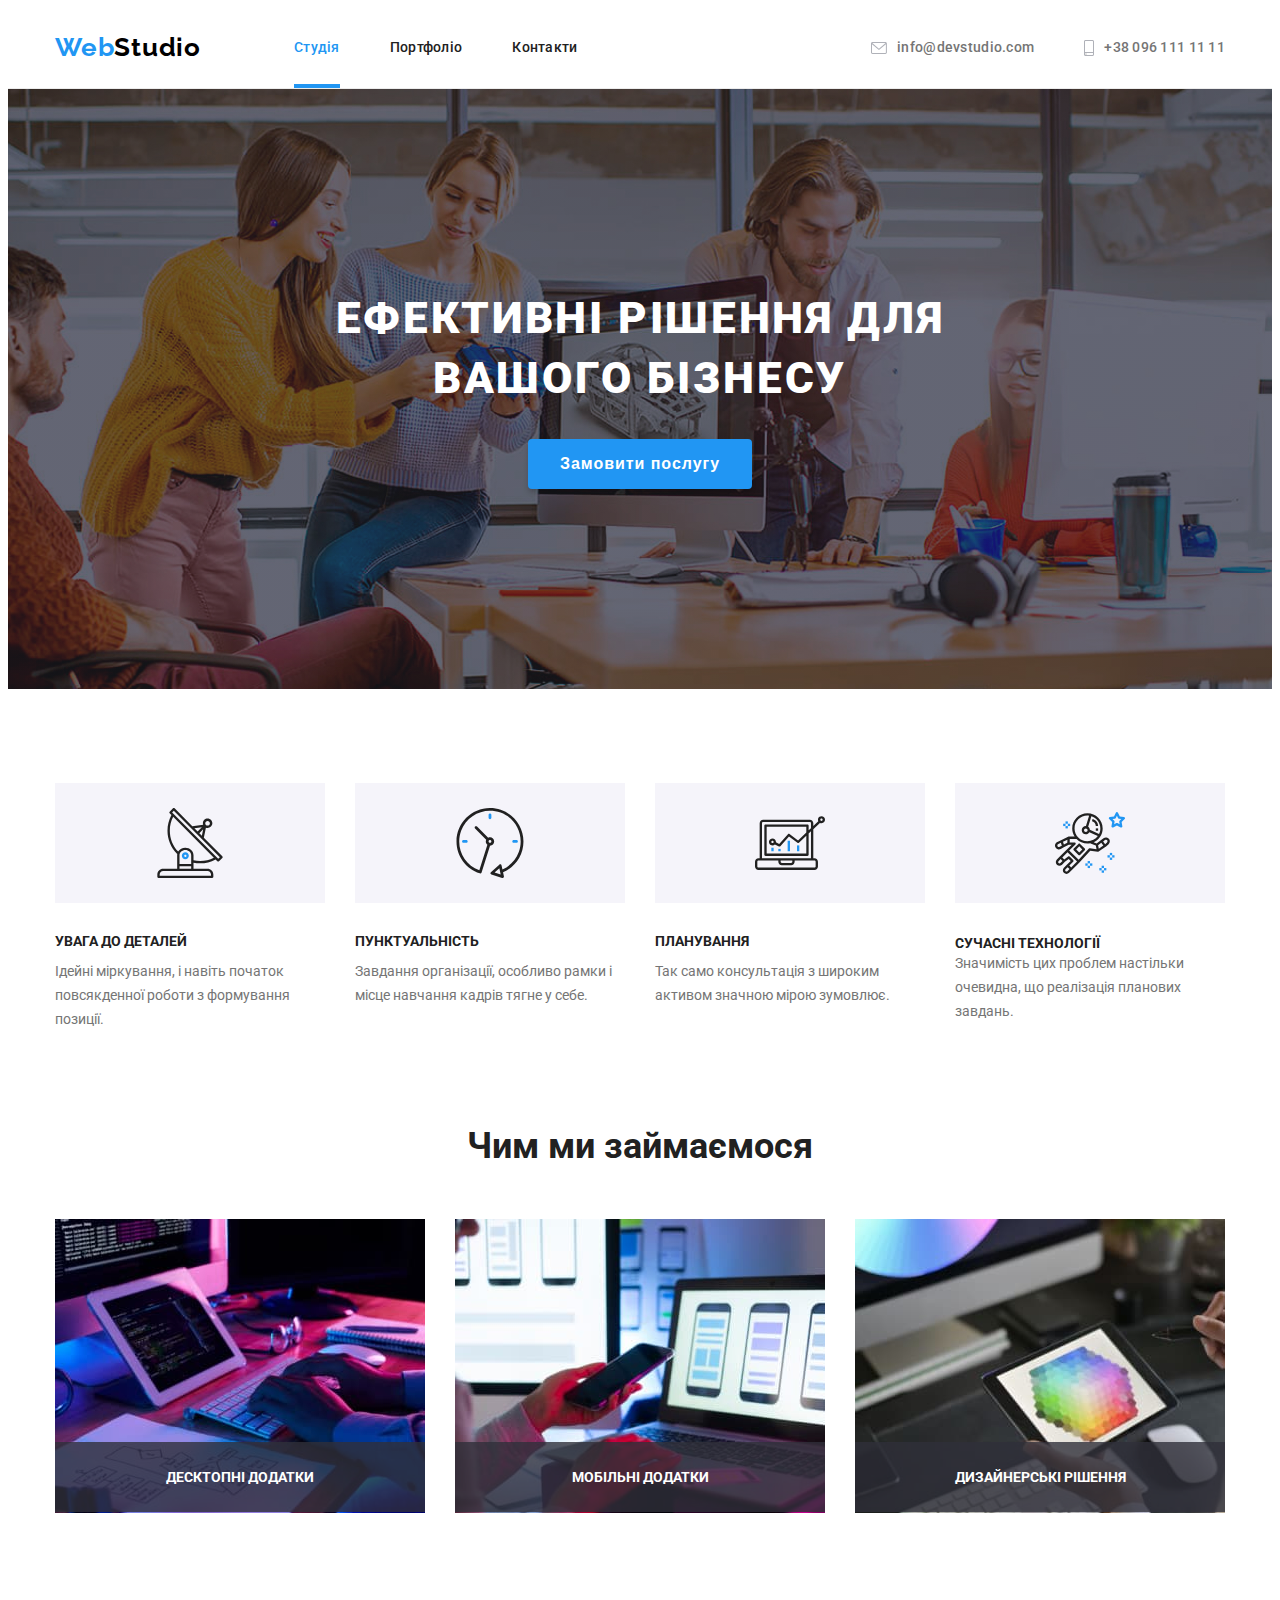
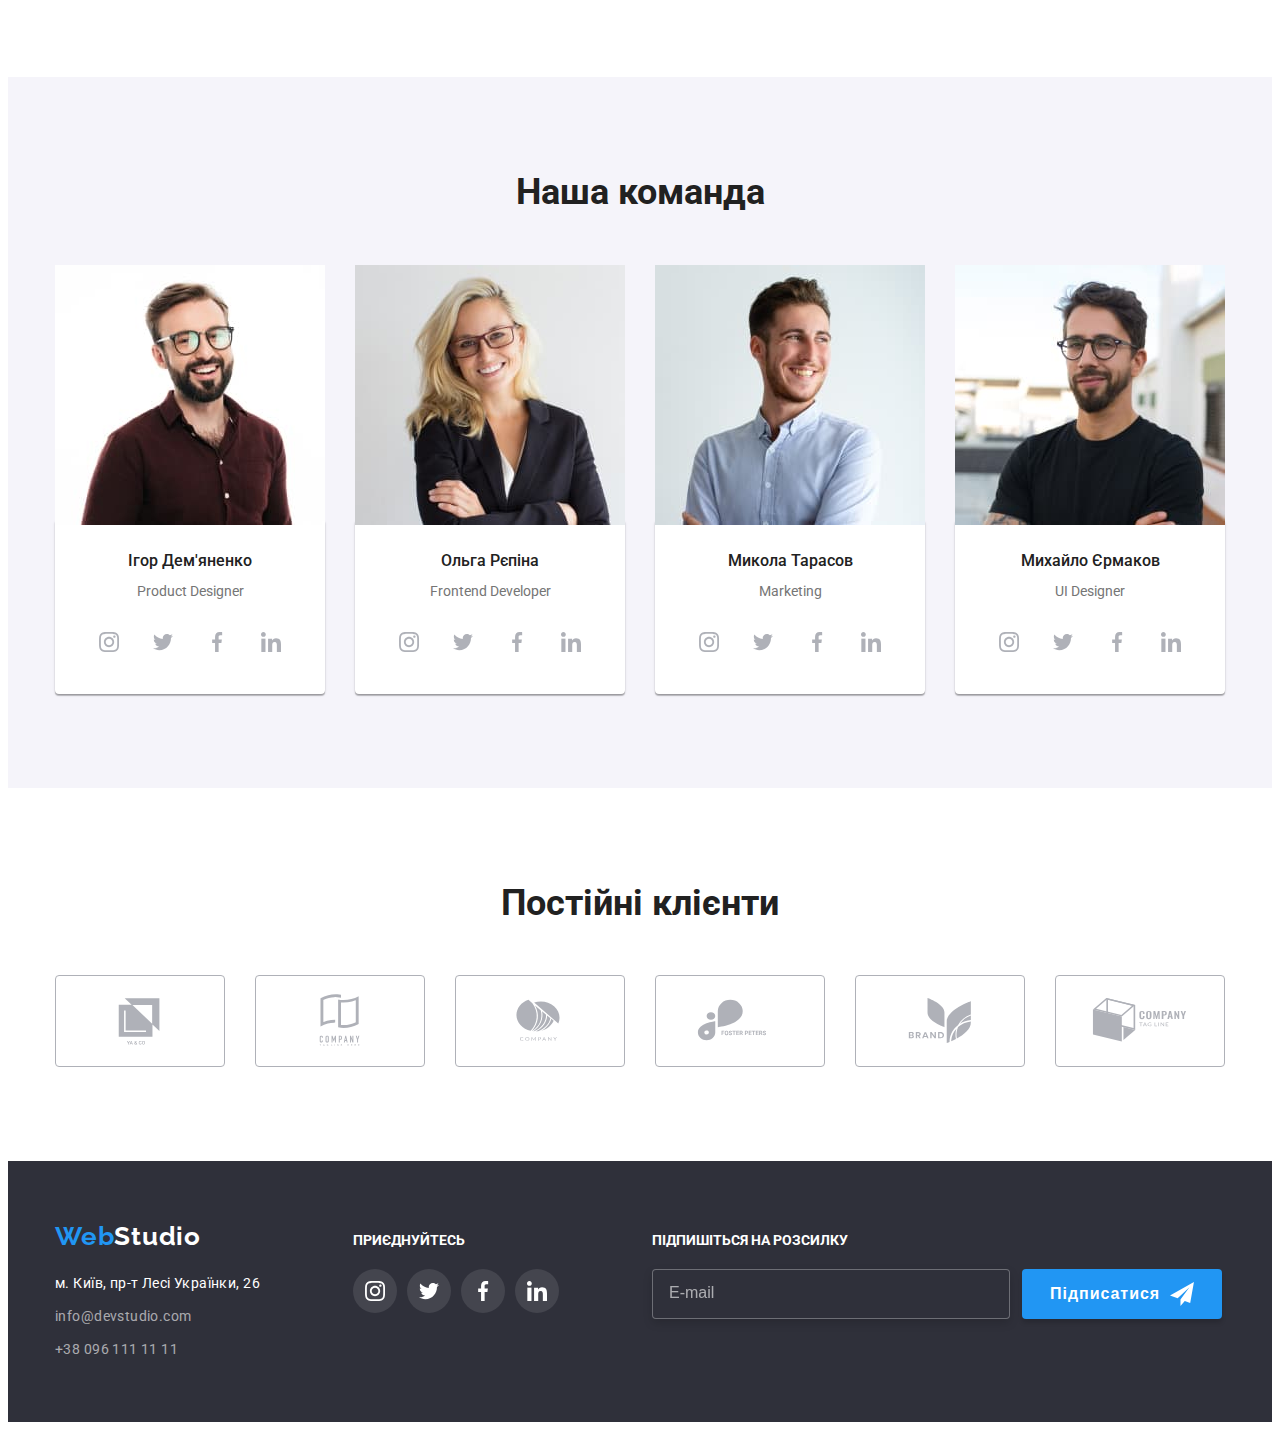
==== commit 211b72e2: "final HW" ====
--- a/index.html
+++ b/index.html
@@ -26,20 +26,24 @@
     <header class="header">
       <div class="container">
         <div class="header-container">
-          <nav class="navigation">
+          <nav class="header-navigation">
             <a href="./index.html" class="link logo">Web<span>Studio</span></a>
-            <ul class="list header-navigation-list">
+            <ul class="list header-navigation__list">
               <li>
-                <a class="link navigation-link current-page" href="./index.html"
+                <a
+                  class="link header-navigation__link header-navigation__link--current-page"
+                  href="./index.html"
                   >Студія</a
                 >
               </li>
               <li>
-                <a class="link navigation-link" href="./portfolio.html"
+                <a class="link header-navigation__link" href="./portfolio.html"
                   >Портфоліо</a
                 >
               </li>
-              <li><a class="link navigation-link" href="">Контакти</a></li>
+              <li>
+                <a class="link header-navigation__link" href="">Контакти</a>
+              </li>
             </ul>
           </nav>
           <ul class="header-address list">
@@ -455,7 +459,7 @@
                 class="footer-subscribe-input"
                 placeholder="E-mail"
               />
-              <button class="subscribe-button">
+              <button type="submit" class="subscribe-button">
                 Підписатися
                 <svg width="24" height="24" class="footer-subscribe-svg">
                   <use href="./images/icons.svg#icon-send"></use>
@@ -545,10 +549,10 @@
                   <a class="modal-link" href="#">Умови договору</a></label
                 >
               </div>
+              <button type="submit" class="modal-submit-button">
+                Відправити
+              </button>
             </form>
-            <button type="submit" class="modal-submit-button">
-              Відправити
-            </button>
           </div>
         </div>
       </div>
--- a/css/style.css
+++ b/css/style.css
@@ -78,7 +78,7 @@
   justify-content: space-between;
 }
 
-.navigation {
+.header-navigation {
   letter-spacing: 0.02em;
   display: flex;
   align-items: center;
@@ -102,12 +102,12 @@
   padding: 24px 0 25px;
 }
 
-.header-navigation-list {
+.header-navigation__list {
   display: flex;
   margin-right: auto;
 }
 
-.navigation-link {
+.header-navigation__link {
   padding: 32px 0;
   color: var(--color-title);
   font-weight: 500;
@@ -118,16 +118,16 @@
   transition: color 250ms cubic-bezier(0.4, 0, 0.2, 1);
 }
 
-.navigation-link:hover,
-.navigation-link:focus {
+.header-navigation__link:hover,
+.header-navigation__link:focus {
   color: var(--accent-blue);
 }
 
-.navigation-link.current-page {
+.header-navigation__link--current-page {
   position: relative;
 }
 
-.navigation-link.current-page::after {
+.header-navigation__link--current-page::after {
   position: absolute;
   bottom: 0;
   left: 0;
@@ -137,7 +137,7 @@
   content: "";
 }
 
-.header-navigation-list > li:not(:last-child) {
+.header-navigation__list > li:not(:last-child) {
   margin-right: 50px;
 }
 
@@ -176,7 +176,7 @@
   margin-right: 50px;
 }
 
-.current-page {
+.header-navigation__link--current-page {
   padding: 32px 0;
   color: var(--accent-blue);
   font-weight: 500;
@@ -529,7 +529,7 @@
 }
 
 .footer-social {
-  margin-left: 70px;
+  margin-left: 93px;
 }
 
 .footer-social-title {
@@ -734,6 +734,7 @@
   height: 120px;
   padding: 12px 16px;
   display: block;
+  margin-top: 4px;
 }
 
 .user-comment::placeholder {
